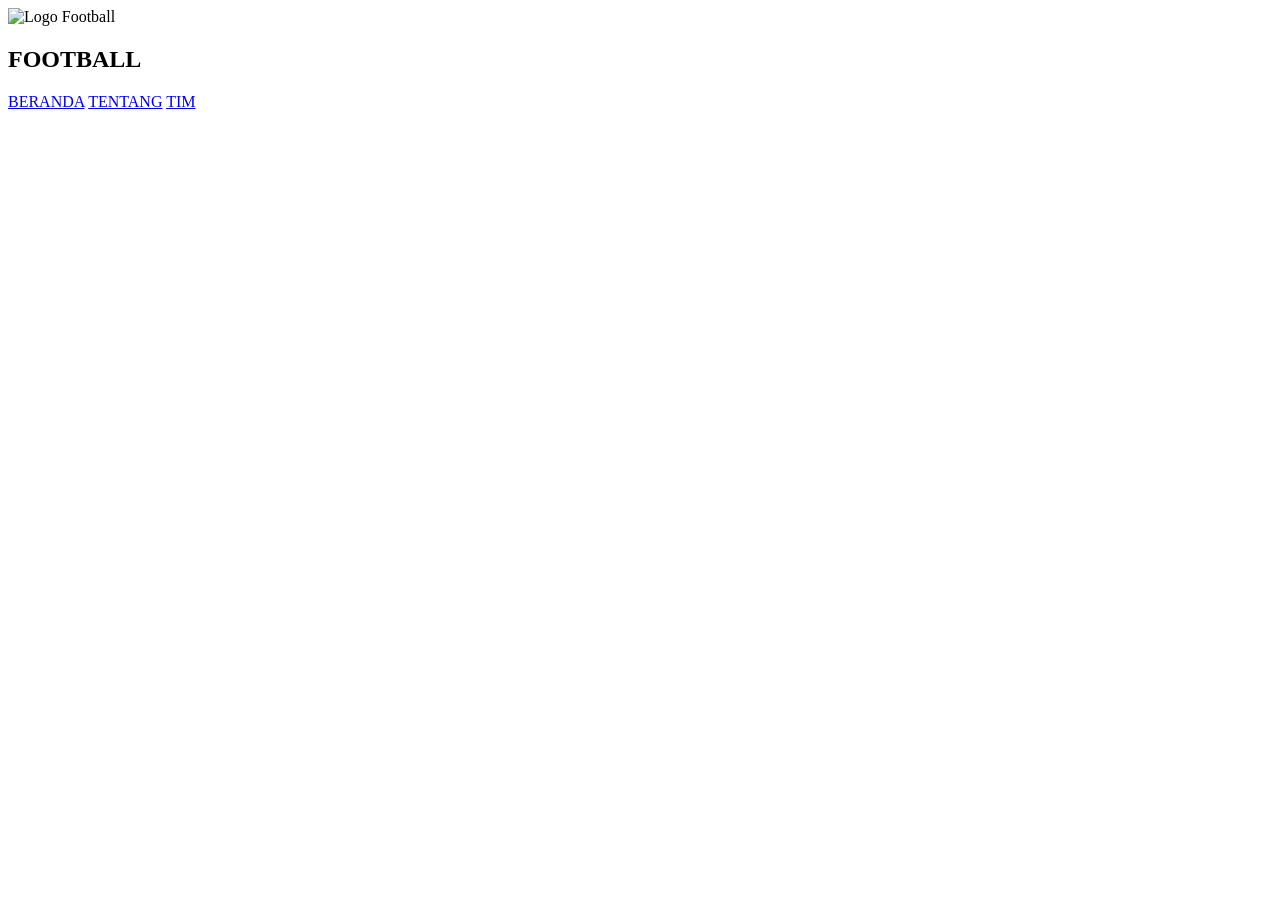
==== beranda.html @ 7d8a6758 "revisi awalan" ====
<!DOCTYPE html>
<html lang="en">
<head>
    <meta charset="UTF-8">
    <meta name="viewport" content="width=device-width, initial-scale=1.0">
    <title>Document</title>
</head>
<body>
    <header>
        <div class="logo">
            <img src="logo.png" alt="Logo Football">
            <h2>FOOTBALL</h2>
        </div>

        <nav>
            <a href="Beranda.html">BERANDA</a>
            <a href="Tentang.html">TENTANG</a>
            <a href="TIM.html">TIM</a>
        </nav>
    </header>
</body>
</html>
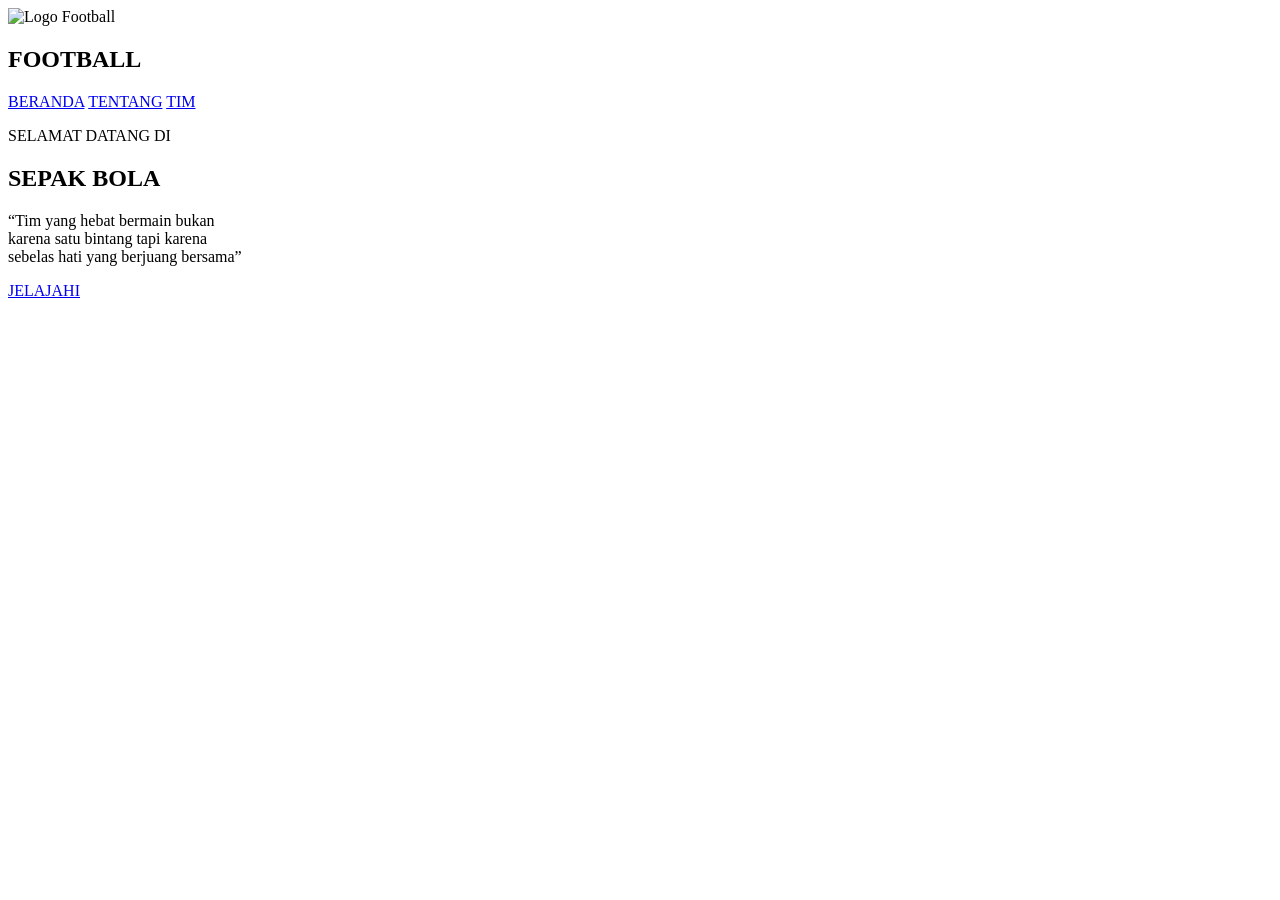
==== commit e9dac3e3: "section untuk class "hero"" ====
--- a/beranda.html
+++ b/beranda.html
@@ -18,5 +18,27 @@
             <a href="TIM.html">TIM</a>
         </nav>
     </header>
+        <section class="hero">
+
+        <div class="overlay"></div>
+
+        <div class="hero-content">
+            <p class="welcome">SELAMAT DATANG DI</p>
+
+            <h1>
+                SEPAK <span>BOLA</span>
+            </h1>
+
+            <p class="quote">
+                “Tim yang hebat bermain bukan<br>
+                karena satu bintang tapi karena<br>
+                sebelas hati yang berjuang bersama”
+            </p>
+
+            <a href="Jelajah.html" class="btn">JELAJAHI</a>
+        </div>
+
+    </section>
+
 </body>
 </html>
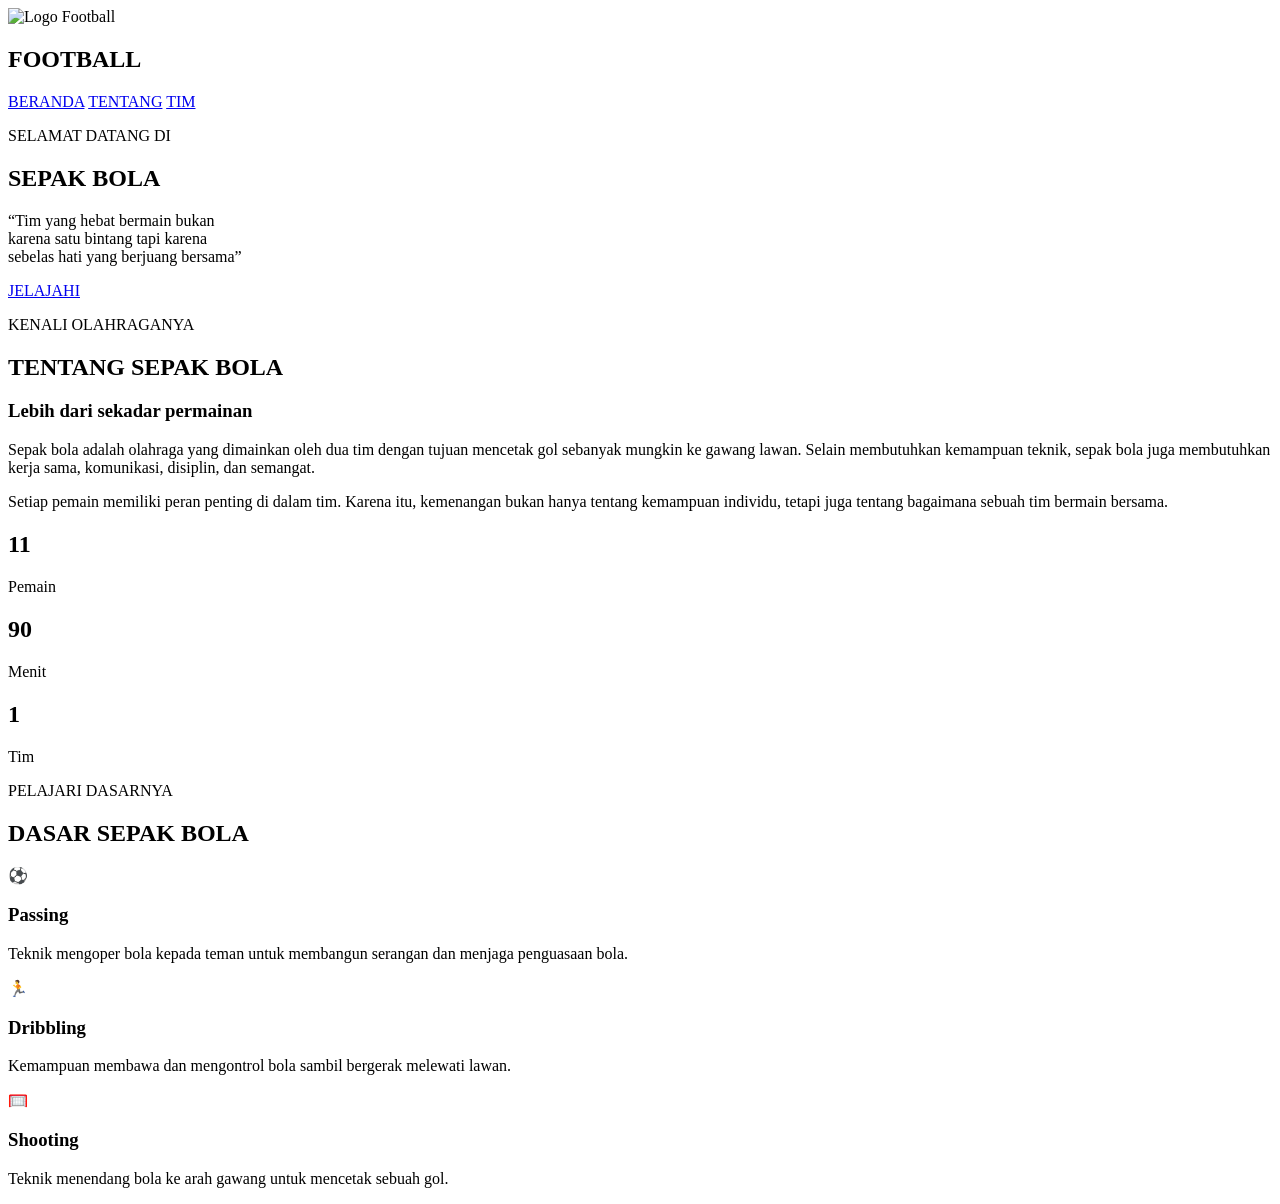
==== commit 39bfc27d: "section class tentang-content dan class dasar" ====
--- a/beranda.html
+++ b/beranda.html
@@ -40,5 +40,93 @@
 
     </section>
 
+    <section class="tentang" id="tentang">
+
+        <div class="judul">
+            <p>KENALI OLAHRAGANYA</p>
+            <h2>TENTANG <span>SEPAK BOLA</span></h2>
+        </div>
+
+        <div class="tentang-content">
+
+            <div class="tentang-text">
+                <h3>Lebih dari sekadar permainan</h3>
+
+                <p>
+                    Sepak bola adalah olahraga yang dimainkan oleh dua tim
+                    dengan tujuan mencetak gol sebanyak mungkin ke gawang lawan.
+                    Selain membutuhkan kemampuan teknik, sepak bola juga
+                    membutuhkan kerja sama, komunikasi, disiplin, dan semangat.
+                </p>
+
+                <p>
+                    Setiap pemain memiliki peran penting di dalam tim.
+                    Karena itu, kemenangan bukan hanya tentang kemampuan
+                    individu, tetapi juga tentang bagaimana sebuah tim
+                    bermain bersama.
+                </p>
+            </div>
+
+            <div class="kotak">
+                <div>
+                    <h2>11</h2>
+                    <p>Pemain</p>
+                </div>
+
+                <div>
+                    <h2>90</h2>
+                    <p>Menit</p>
+                </div>
+
+                <div>
+                    <h2>1</h2>
+                    <p>Tim</p>
+                </div>
+            </div>
+
+        </div>
+
+    </section>
+
+    <section class="dasar">
+
+        <div class="judul">
+            <p>PELAJARI DASARNYA</p>
+            <h2>DASAR <span>SEPAK BOLA</span></h2>
+        </div>
+
+        <div class="card-container">
+
+            <div class="card">
+                <div class="icon">⚽</div>
+                <h3>Passing</h3>
+                <p>
+                    Teknik mengoper bola kepada teman untuk membangun
+                    serangan dan menjaga penguasaan bola.
+                </p>
+            </div>
+
+            <div class="card">
+                <div class="icon">🏃</div>
+                <h3>Dribbling</h3>
+                <p>
+                    Kemampuan membawa dan mengontrol bola sambil bergerak
+                    melewati lawan.
+                </p>
+            </div>
+
+            <div class="card">
+                <div class="icon">🥅</div>
+                <h3>Shooting</h3>
+                <p>
+                    Teknik menendang bola ke arah gawang untuk mencetak
+                    sebuah gol.
+                </p>
+            </div>
+
+        </div>
+
+    </section>
+
 </body>
 </html>
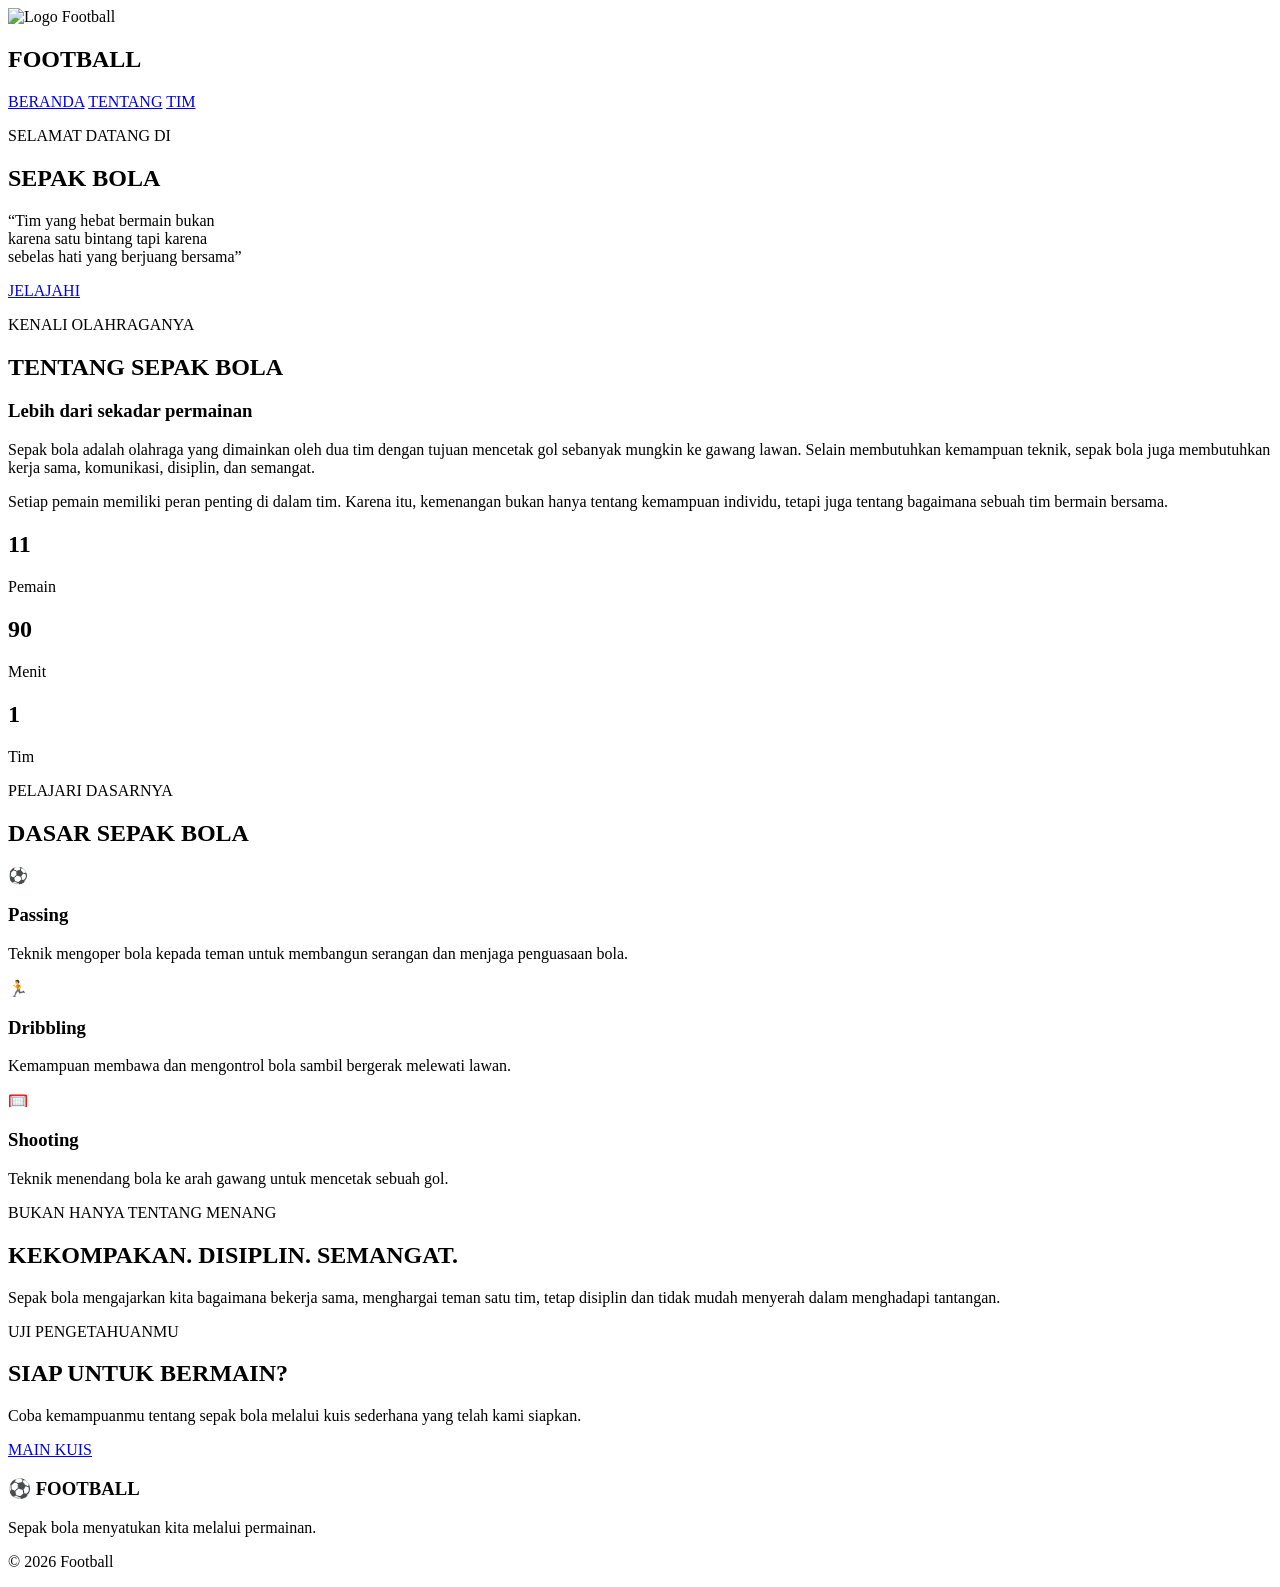
==== commit 8f02a903: "kerangka html beranda" ====
--- a/beranda.html
+++ b/beranda.html
@@ -128,5 +128,48 @@
 
     </section>
 
+    <section class="nilai">
+
+        <div class="nilai-text">
+            <p>BUKAN HANYA TENTANG MENANG</p>
+
+            <h2>
+                KEKOMPAKAN.
+                <span>DISIPLIN.</span>
+                SEMANGAT.
+            </h2>
+
+            <p>
+                Sepak bola mengajarkan kita bagaimana bekerja sama,
+                menghargai teman satu tim, tetap disiplin dan tidak mudah
+                menyerah dalam menghadapi tantangan.
+            </p>
+        </div>
+
+    </section>
+
+    <section class="game-section">
+
+        <div>
+            <p>UJI PENGETAHUANMU</p>
+
+            <h2>SIAP UNTUK <span>BERMAIN?</span></h2>
+
+            <p>
+                Coba kemampuanmu tentang sepak bola melalui kuis
+                sederhana yang telah kami siapkan.
+            </p>
+
+            <a href="Game.html" class="btn hijau">MAIN KUIS</a>
+        </div>
+
+    </section>
+
+    <footer>
+        <h3>⚽ FOOTBALL</h3>
+        <p>Sepak bola menyatukan kita melalui permainan.</p>
+        <p>© 2026 Football</p>
+    </footer>
+
 </body>
 </html>
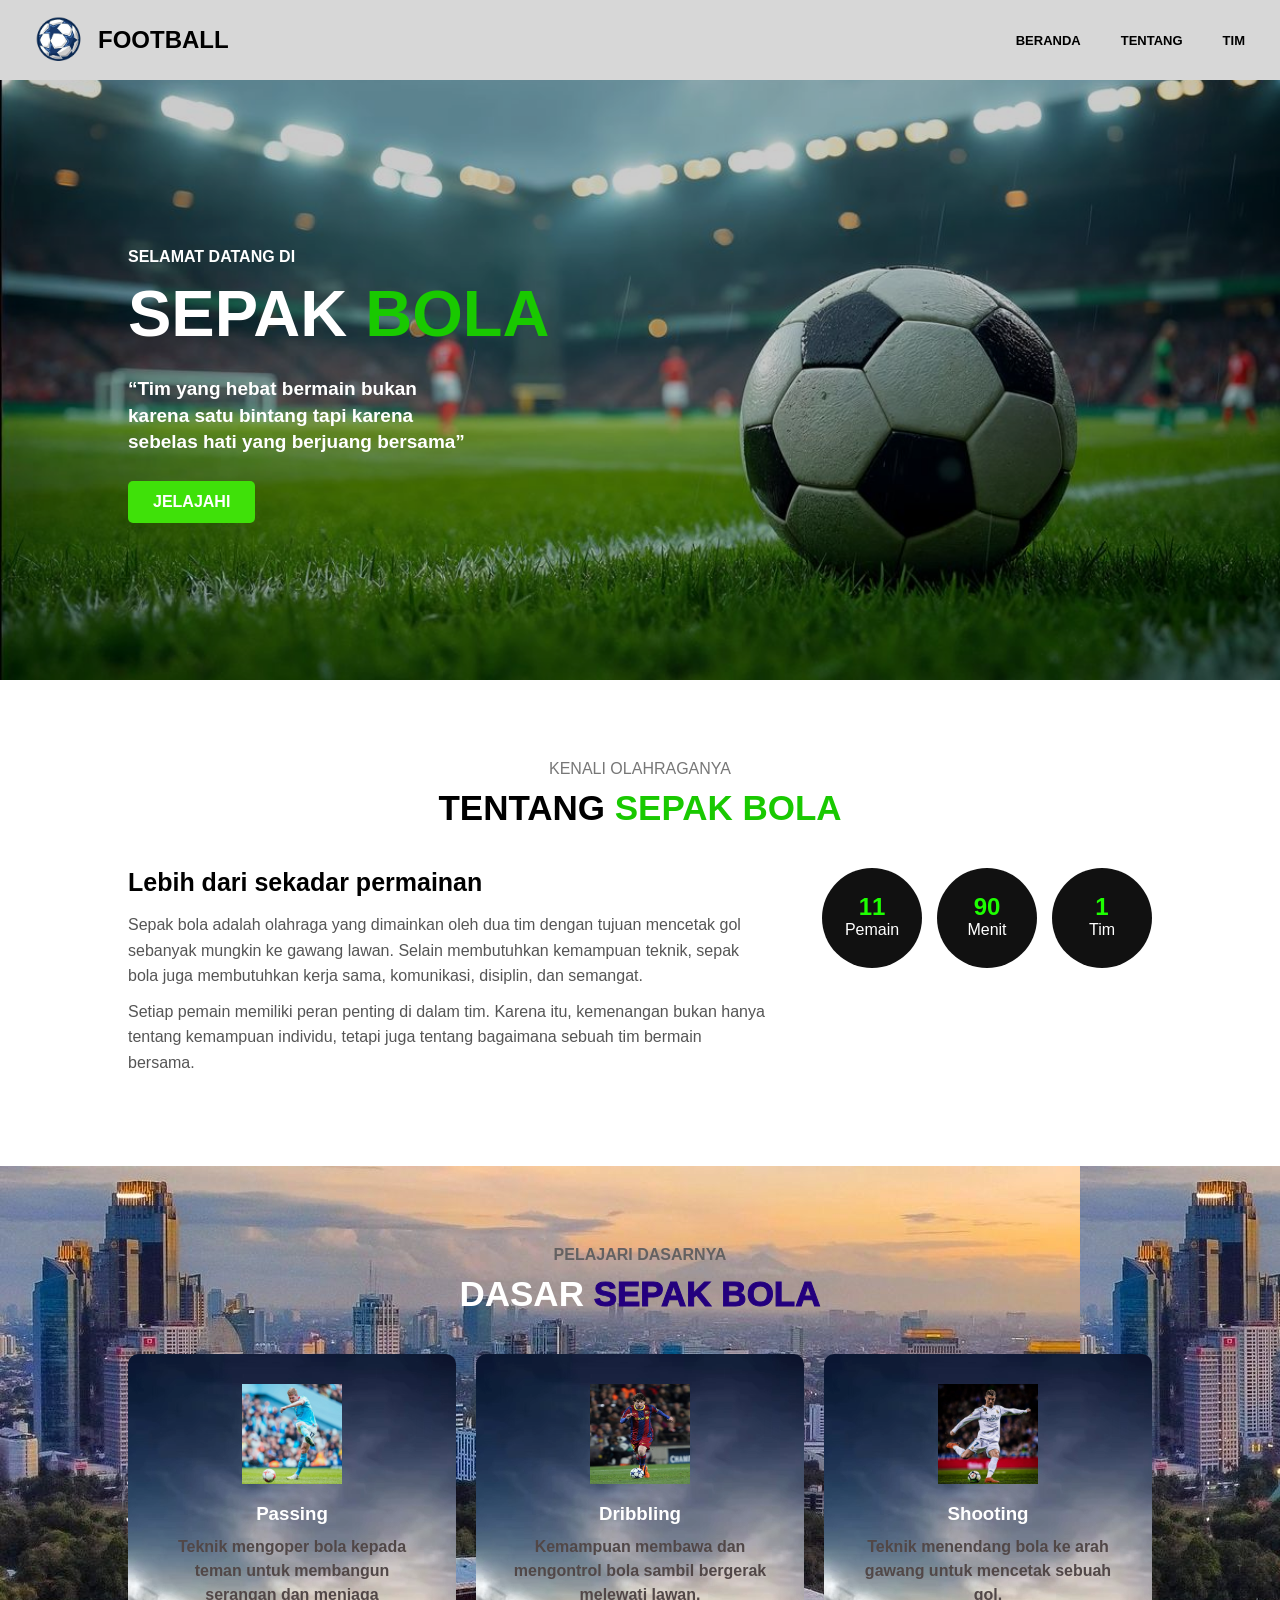
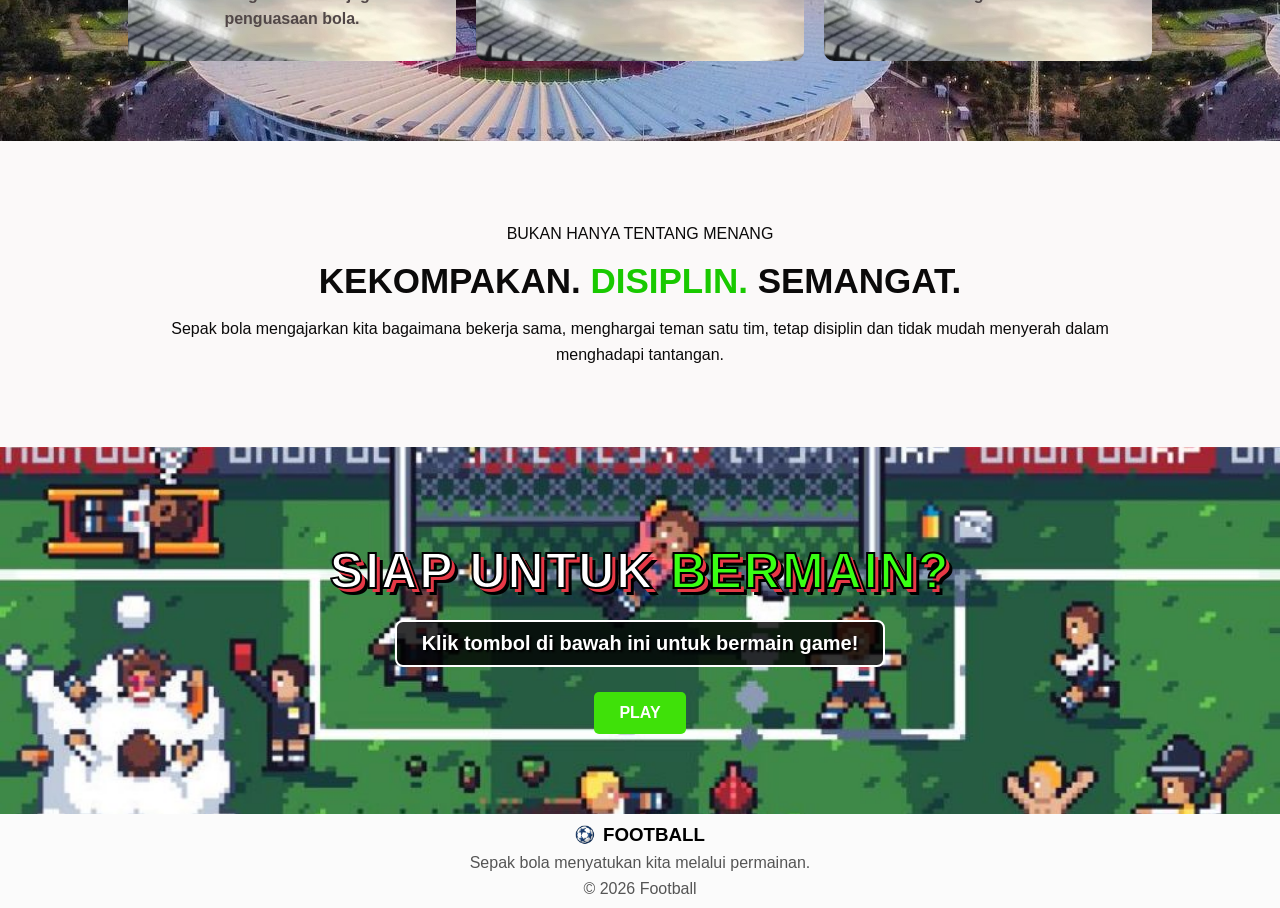
==== commit eb92c9e1: "menambahkan image dan pernbaikan css" ====
--- a/beranda.html
+++ b/beranda.html
@@ -4,6 +4,7 @@
     <meta charset="UTF-8">
     <meta name="viewport" content="width=device-width, initial-scale=1.0">
     <title>Document</title>
+    <link rel="stylesheet" href="style.css">
 </head>
 <body>
     <header>
@@ -98,7 +99,7 @@
         <div class="card-container">
 
             <div class="card">
-                <div class="icon">⚽</div>
+                <div class="icon"><img src="passing.jpg" alt="Passing" width="100" height="100"></div>
                 <h3>Passing</h3>
                 <p>
                     Teknik mengoper bola kepada teman untuk membangun
@@ -107,7 +108,7 @@
             </div>
 
             <div class="card">
-                <div class="icon">🏃</div>
+                <div class="icon"><img src="dribling.jpg" alt="Dribbling" width="100" height="100"></div>
                 <h3>Dribbling</h3>
                 <p>
                     Kemampuan membawa dan mengontrol bola sambil bergerak
@@ -116,7 +117,7 @@
             </div>
 
             <div class="card">
-                <div class="icon">🥅</div>
+                <div class="icon"><img src="shoting.jpg" alt="Shooting" width="100" height="100"></div>
                 <h3>Shooting</h3>
                 <p>
                     Teknik menendang bola ke arah gawang untuk mencetak
@@ -151,22 +152,20 @@
     <section class="game-section">
 
         <div>
-            <p>UJI PENGETAHUANMU</p>
-
             <h2>SIAP UNTUK <span>BERMAIN?</span></h2>
 
             <p>
-                Coba kemampuanmu tentang sepak bola melalui kuis
-                sederhana yang telah kami siapkan.
+                Klik tombol di bawah ini untuk bermain game!
             </p>
 
-            <a href="Game.html" class="btn hijau">MAIN KUIS</a>
+            <a href="Game.html" class="btn hijau">
+                PLAY</a>
         </div>
 
     </section>
 
     <footer>
-        <h3>⚽ FOOTBALL</h3>
+        <h3><img src="logo.png" alt="Football" width="20" height="20"> FOOTBALL</h3>
         <p>Sepak bola menyatukan kita melalui permainan.</p>
         <p>© 2026 Football</p>
     </footer>
--- a/style.css
+++ b/style.css
@@ -0,0 +1,342 @@
+* {
+    margin: 0;
+    padding: 0;
+    box-sizing: border-box;
+}
+
+body {
+    font-family: Arial, sans-serif;
+}
+
+header {
+    height: 80px;
+    background: #d7d7d7;
+    display: flex;
+    justify-content: space-between;
+    align-items: center;
+    padding: 0 35px;
+}
+
+.logo {
+    display: flex;
+    align-items: center;
+    gap: 15px;
+}
+
+.logo img {
+    width: 48px;
+}
+
+.logo h2 {
+    font-size: 24px;
+}
+
+nav {
+    display: flex;
+    gap: 40px;
+}
+
+nav a {
+    text-decoration: none;
+    font-weight: bold;
+    color: black;
+    font-size: 13px;
+
+}
+
+nav a:hover {
+    color: rgb(5, 240, 5);
+}
+
+.hero {
+    height: 600px;
+    background-image: url("BG.jpg");
+    background-size: cover;
+    background-position: center;
+    position: relative;
+}
+
+.overlay {
+    position: absolute;
+    width: 100%;
+    height: 100%;
+    background: rgba(0, 0, 0, 0.2);
+}
+
+.hero-content {
+    position: absolute;
+    top: 28%;
+    left: 10%;
+    color: white;
+}
+
+.welcome {
+    font-weight: bold;
+}
+
+.hero h1 {
+    font-size: 65px;
+    margin: 10px 0 25px;
+}
+
+.hero h1 span {
+    color: #19c900;
+}
+
+.quote {
+    font-size: 19px;
+    font-weight: bold;
+    line-height: 1.4;
+}
+
+.btn {
+    display: inline-block;
+    margin-top: 25px;
+    padding: 12px 25px;
+    background: rgb(63, 225, 9);
+    color: white;
+    text-decoration: none;
+    font-weight: bold;
+    border-radius: 5px;
+}
+
+.btn:hover {
+    transform: translateY(-5px);
+    box-shadow: 0 8px 15px rgba(0, 0, 0, 0.3);
+    transition: 0.3s;
+}
+
+.judul {
+    text-align: center;
+    margin-bottom: 40px;
+}
+
+.judul p {
+    color: #777;
+}
+
+.judul h2 {
+    font-size: 35px;
+    margin-top: 10px;
+}
+
+.judul span {
+    color: #19c900;
+}
+
+/*Slide 2*/
+
+.tentang {
+    padding: 80px 10%;
+    background: #ffffff;
+}
+
+.tentang-content {
+    display: flex;
+    gap: 50px;
+}
+
+.tentang-text {
+    flex: 1;
+}
+
+.tentang-text h3 {
+    font-size: 25px;
+    margin-bottom: 15px;
+}
+
+.tentang-text p {
+    font-weight: 500;
+    color: #555;
+    line-height: 1.6;
+    margin-bottom: 10px;
+}
+
+
+.kotak {
+    display: flex;
+    gap: 15px;
+}
+
+.kotak div {
+    width: 100px;
+    height: 100px;
+    background: #111;
+    color: white;
+    text-align: center;
+    padding-top: 25px;
+    border-radius: 50%;
+}
+
+.kotak h2 {
+    color: #1eff01;
+}
+
+/*Slide 3*/
+.dasar {
+    padding: 80px 10%;
+    background-image: url("hitam.jpg");
+    color:#ffffff;
+}
+.dasar span {
+    color:rgb(36, 0, 126);
+    -webkit-text-stroke: 1px rgb(36, 0, 126);
+}
+
+.dasar p {
+    color:#646161;
+    font-weight: bold;
+}
+
+.judul-dasar {
+    text-align: center;
+    margin-bottom: 40px;
+    color: rgb(174, 174, 174);
+}
+
+.card-container {
+    display: flex;
+    gap: 20px;
+}
+
+.card {
+    background-image: url("belakang.png");
+    flex: 1;
+    padding: 30px;
+    text-align: center;
+    border-radius: 10px;
+}
+
+.card:hover {
+    transform: translateY(-5px);
+    box-shadow: 0 8px 15px rgba(0, 0, 0, 0.3);
+    transition: 0.3s;
+}
+
+.card .icon {
+    font-size: 40px;
+    margin-bottom: 10px;
+}
+
+.card h3 {
+    margin-bottom: 10px;
+}
+
+.card p {
+    color: #514747;
+    line-height: 1.5;
+}
+
+/*Slide 4*/
+.nilai {
+    padding: 80px 10%;
+    background-color:#fbf9f9;
+    color: rgb(11, 10, 10);
+    text-align: center;
+}
+
+.nilai h2 {
+    font-size: 35px;
+    margin: 15px 0;
+}
+
+.nilai h2 span {
+    color: #19c900;
+}
+
+.nilai p {
+    line-height: 1.6;
+}
+
+/*Slide 5*/
+.game-section {
+    padding: 80px 10%;
+    background-image: url("bg.game.jpg");
+    background-size: cover;
+    background-position: center;
+    background-repeat: no-repeat;
+
+    text-align: center;
+}
+
+.game-section h2,
+.game-section p,
+.game-section button {
+    display: block;
+    margin-left: auto;
+    margin-right: auto;
+}
+
+.game-section h2 {
+    font-size: 50px;
+    margin-top: 15px;
+    margin-bottom: 20px;
+    color: white;
+    -webkit-text-stroke: 2px black;
+    font-weight: 900;
+    letter-spacing: 2px;
+    text-shadow:
+        4px 4px 0 #e63946,
+        7px 7px 0 black;
+}
+
+.game-section h2 span {
+    color: #39ff14;
+}
+
+.game-section p {
+    width: fit-content;
+    color: white;
+    background: rgba(0, 0, 0, 0.8);
+    padding: 10px 25px;
+    border: 2px solid white;
+    border-radius: 8px;
+    font-size: 20px;
+    font-weight: bold;
+    text-shadow: 2px 2px 2px black;
+}
+
+.game-section button {
+    margin-top: 30px;
+    padding: 15px 55px;
+    font-size: 25px;
+    font-weight: bold;
+    border-radius: 12px;
+    border: none;
+    background: #19c900;
+    color: white;
+    cursor: pointer;
+
+    box-shadow:
+        0 7px 0 #08752c,
+        0 10px 15px rgba(0, 0, 0, 0.5);
+
+    transition: 0.3s;
+}
+
+.game-section button:hover {
+    transform: translateY(-6px);
+    background: #4cff65;
+
+    box-shadow:
+        0 13px 0 #08752c,
+        0 16px 20px rgba(0, 0, 0, 0.5);
+}
+
+footer {
+    background: #fbfbfb;
+    text-align: center;
+    padding: 10px;
+}
+
+footer h3 {
+    display: flex;
+    align-items: center;
+    justify-content: center;
+    gap: 8px;
+}
+
+footer p {
+    color: #555;
+    margin-top: 8px;
+}
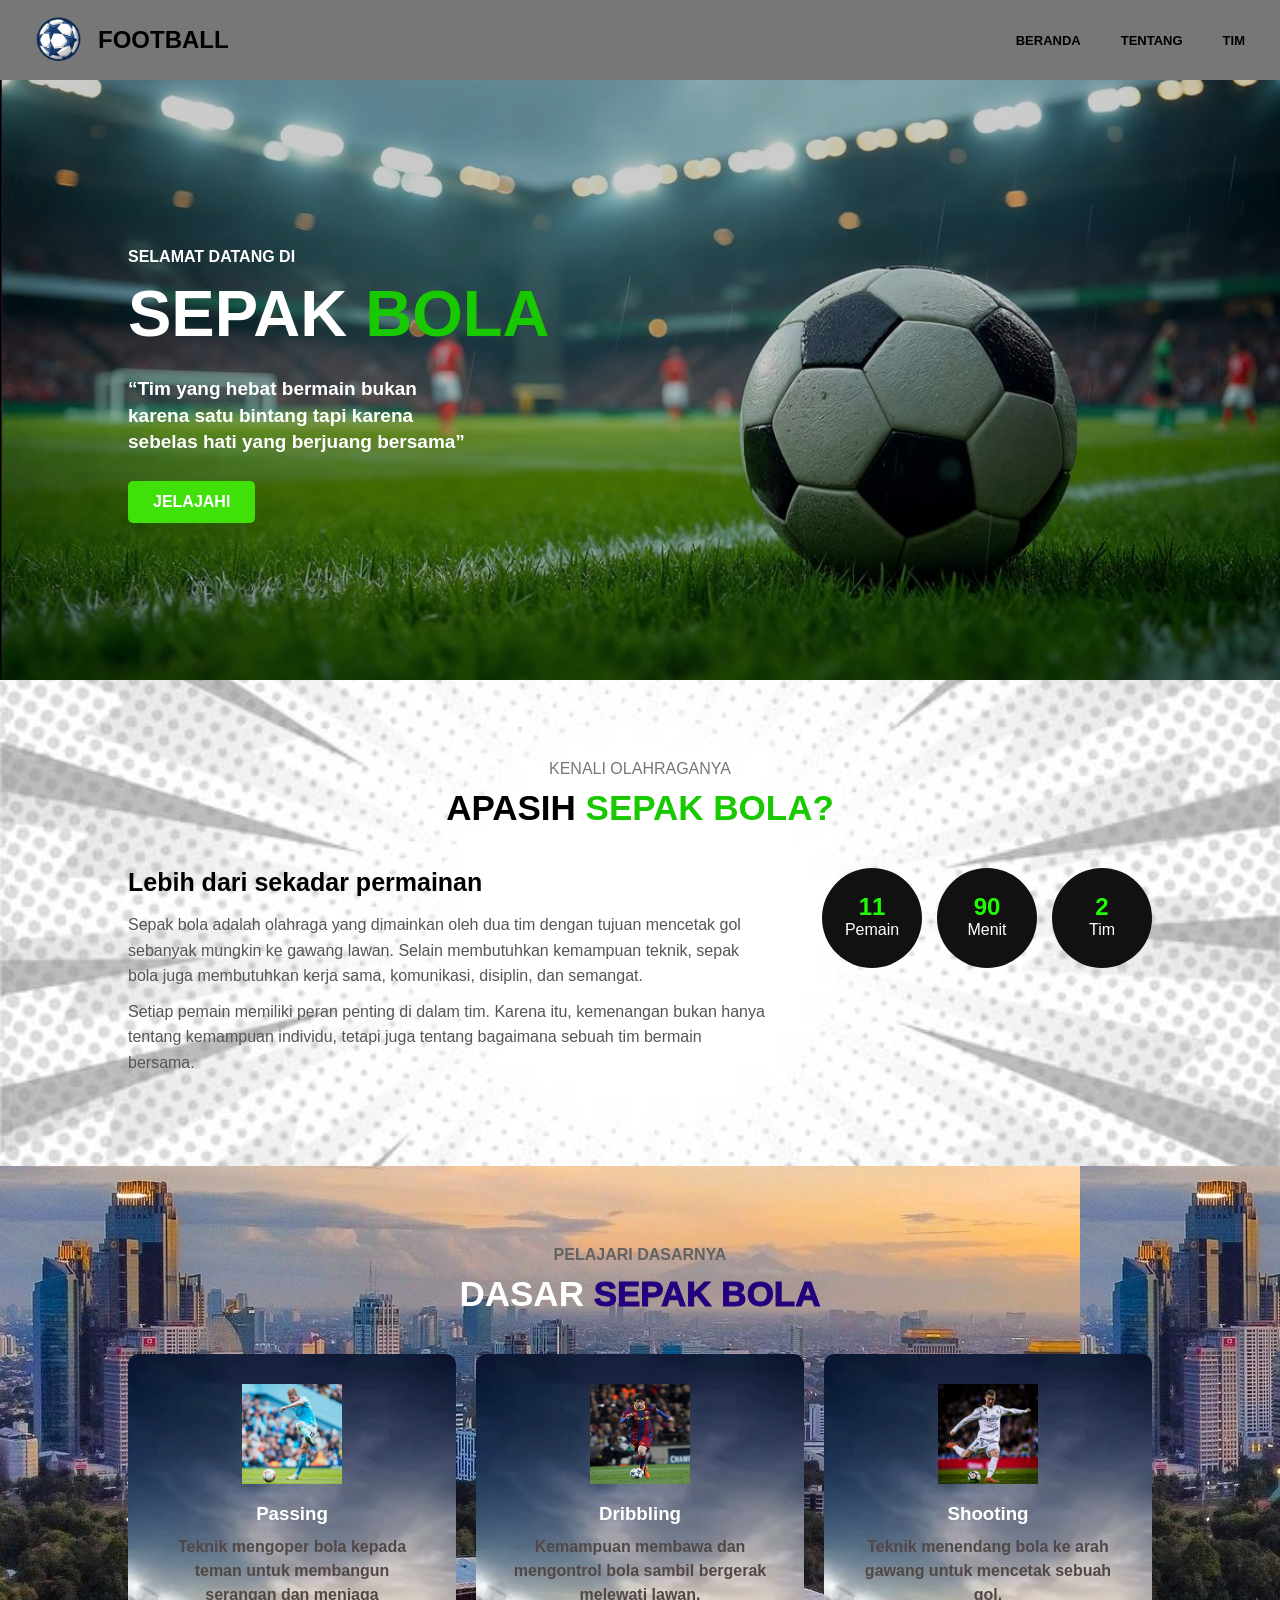
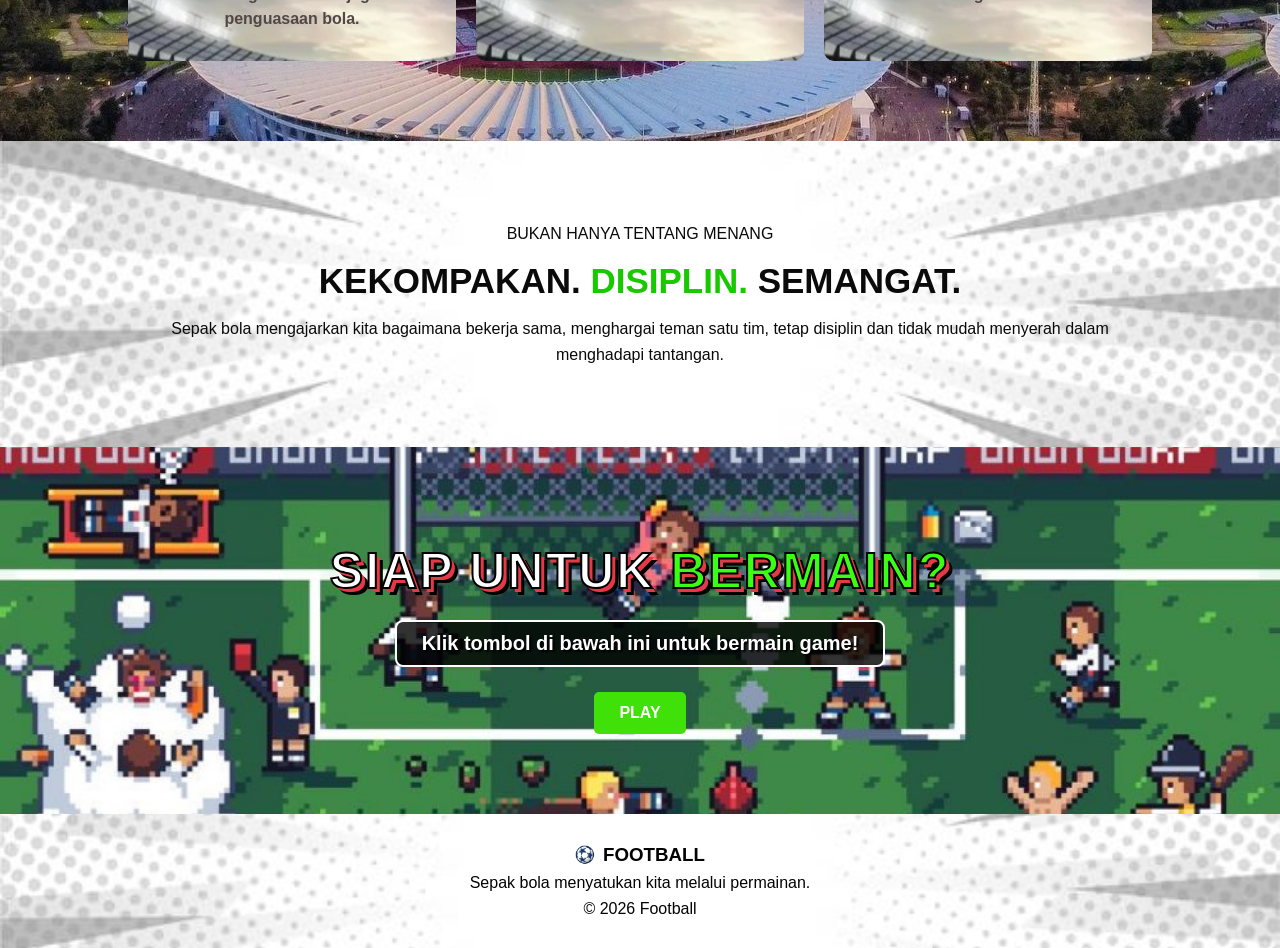
==== commit ac9040b5: "finish beranda" ====
--- a/beranda.html
+++ b/beranda.html
@@ -45,7 +45,7 @@
 
         <div class="judul">
             <p>KENALI OLAHRAGANYA</p>
-            <h2>TENTANG <span>SEPAK BOLA</span></h2>
+            <h2>APASIH <span>SEPAK BOLA?</span></h2>
         </div>
 
         <div class="tentang-content">
@@ -80,7 +80,7 @@
                 </div>
 
                 <div>
-                    <h2>1</h2>
+                    <h2>2</h2>
                     <p>Tim</p>
                 </div>
             </div>
--- a/style.css
+++ b/style.css
@@ -10,7 +10,7 @@
 
 header {
     height: 80px;
-    background: #d7d7d7;
+    background-color:#777;
     display: flex;
     justify-content: space-between;
     align-items: center;
@@ -129,6 +129,10 @@
 .tentang {
     padding: 80px 10%;
     background: #ffffff;
+    background-image: url("putih.jpg");
+    background-size: cover;
+    background-position: center;
+    background-repeat: no-repeat;
 }
 
 .tentang-content {
@@ -233,6 +237,11 @@
     background-color:#fbf9f9;
     color: rgb(11, 10, 10);
     text-align: center;
+    background-image: url("putih.jpg");
+    background-size: cover;
+    background-position: center;
+    background-repeat: no-repeat;
+
 }
 
 .nilai h2 {
@@ -323,10 +332,15 @@
         0 16px 20px rgba(0, 0, 0, 0.5);
 }
 
+/*Slide 6*/
 footer {
-    background: #fbfbfb;
-    text-align: center;
-    padding: 10px;
+    background-image: url("putih.jpg");
+    background-size: cover;
+    background-position: center;
+    background-repeat: no-repeat;
+    text-align: center;
+    padding: 30px 10px;
+    color: rgb(3, 3, 3);
 }
 
 footer h3 {
@@ -337,6 +351,6 @@
 }
 
 footer p {
-    color: #555;
+    color: rgb(3, 3, 3);
     margin-top: 8px;
 }
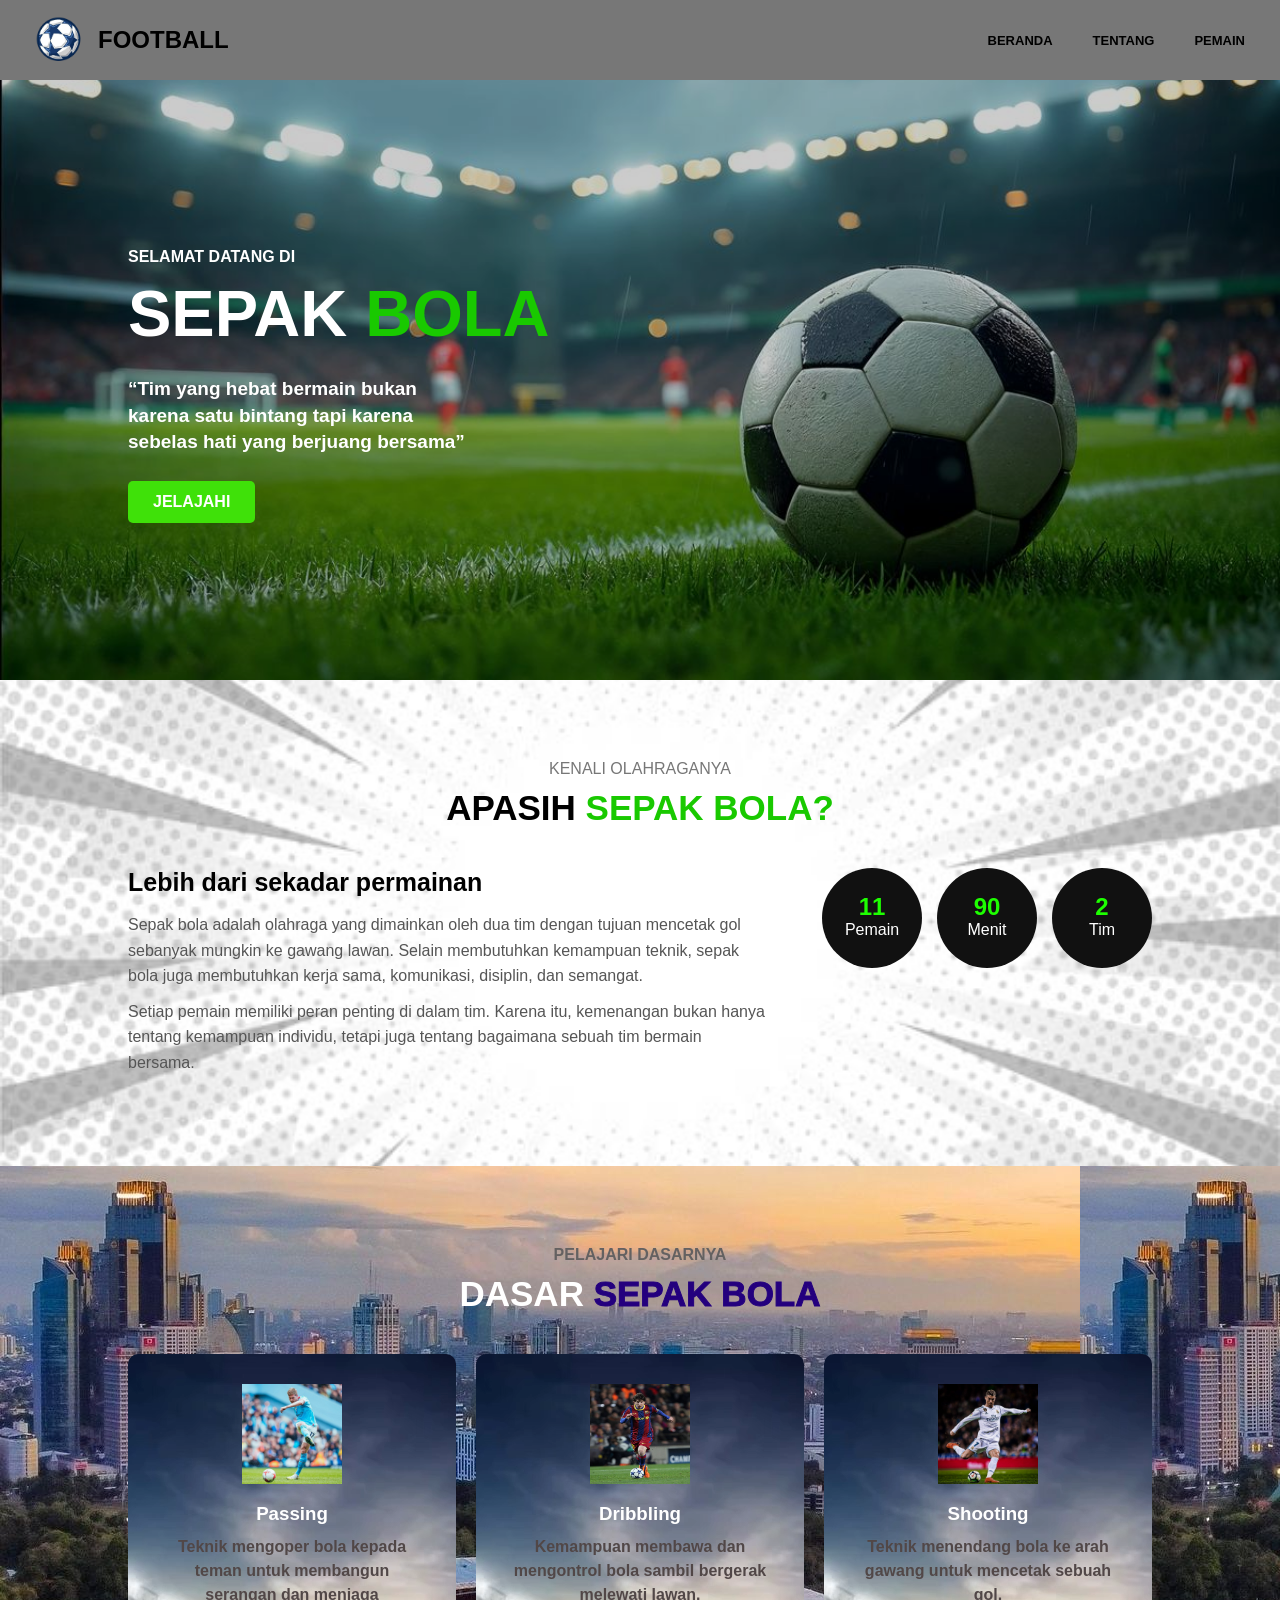
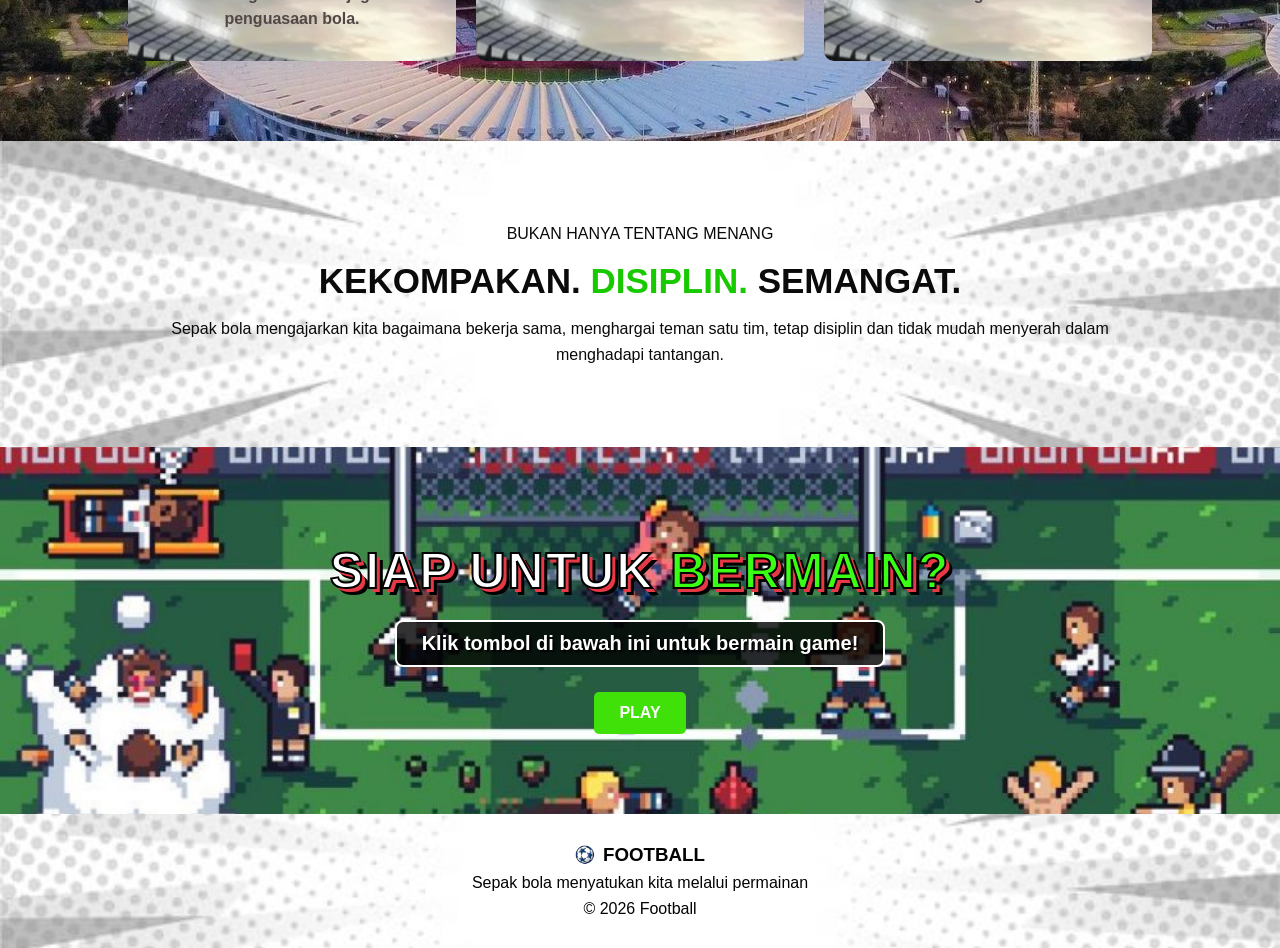
==== commit ffadcec0: "membuat html tentang dan vidio serta revisi css" ====
--- a/beranda.html
+++ b/beranda.html
@@ -14,9 +14,9 @@
         </div>
 
         <nav>
-            <a href="Beranda.html">BERANDA</a>
+            <a href="Beranda.html" >BERANDA</a>
             <a href="Tentang.html">TENTANG</a>
-            <a href="TIM.html">TIM</a>
+            <a href="Pemain.html">PEMAIN</a>
         </nav>
     </header>
         <section class="hero">
@@ -36,7 +36,7 @@
                 sebelas hati yang berjuang bersama”
             </p>
 
-            <a href="Jelajah.html" class="btn">JELAJAHI</a>
+            <a href="beranda.html" class="btn">JELAJAHI</a>
         </div>
 
     </section>
@@ -166,7 +166,7 @@
 
     <footer>
         <h3><img src="logo.png" alt="Football" width="20" height="20"> FOOTBALL</h3>
-        <p>Sepak bola menyatukan kita melalui permainan.</p>
+        <p>Sepak bola menyatukan kita melalui permainan</p>
         <p>© 2026 Football</p>
     </footer>
 
--- a/style.css
+++ b/style.css
@@ -10,7 +10,7 @@
 
 header {
     height: 80px;
-    background-color:#777;
+    background-color: #777;
     display: flex;
     justify-content: space-between;
     align-items: center;
@@ -41,7 +41,6 @@
     font-weight: bold;
     color: black;
     font-size: 13px;
-
 }
 
 nav a:hover {
@@ -124,7 +123,7 @@
     color: #19c900;
 }
 
-/*Slide 2*/
+/* Slide 2 */
 
 .tentang {
     padding: 80px 10%;
@@ -156,7 +155,6 @@
     margin-bottom: 10px;
 }
 
-
 .kotak {
     display: flex;
     gap: 15px;
@@ -176,19 +174,21 @@
     color: #1eff01;
 }
 
-/*Slide 3*/
+/* Slide 3 */
+
 .dasar {
     padding: 80px 10%;
     background-image: url("hitam.jpg");
-    color:#ffffff;
-}
+    color: #ffffff;
+}
+
 .dasar span {
-    color:rgb(36, 0, 126);
+    color: rgb(36, 0, 126);
     -webkit-text-stroke: 1px rgb(36, 0, 126);
 }
 
 .dasar p {
-    color:#646161;
+    color: #646161;
     font-weight: bold;
 }
 
@@ -231,17 +231,17 @@
     line-height: 1.5;
 }
 
-/*Slide 4*/
+/* Slide 4 */
+
 .nilai {
     padding: 80px 10%;
-    background-color:#fbf9f9;
+    background-color: #fbf9f9;
     color: rgb(11, 10, 10);
     text-align: center;
     background-image: url("putih.jpg");
     background-size: cover;
     background-position: center;
     background-repeat: no-repeat;
-
 }
 
 .nilai h2 {
@@ -257,14 +257,14 @@
     line-height: 1.6;
 }
 
-/*Slide 5*/
+/* Slide 5 */
+
 .game-section {
     padding: 80px 10%;
     background-image: url("bg.game.jpg");
     background-size: cover;
     background-position: center;
     background-repeat: no-repeat;
-
     text-align: center;
 }
 
@@ -284,6 +284,7 @@
     -webkit-text-stroke: 2px black;
     font-weight: 900;
     letter-spacing: 2px;
+
     text-shadow:
         4px 4px 0 #e63946,
         7px 7px 0 black;
@@ -332,7 +333,8 @@
         0 16px 20px rgba(0, 0, 0, 0.5);
 }
 
-/*Slide 6*/
+/* Slide 6 */
+
 footer {
     background-image: url("putih.jpg");
     background-size: cover;
@@ -353,4 +355,188 @@
 footer p {
     color: rgb(3, 3, 3);
     margin-top: 8px;
+}
+
+
+
+@media (max-width: 600px) {
+
+    /* HEADER */
+    header {
+        height: auto;
+        padding: 15px 20px;
+        flex-direction: column;
+        gap: 15px;
+    }
+
+    .logo {
+        gap: 10px;
+    }
+
+    .logo img {
+        width: 42px;
+    }
+
+    .logo h2 {
+        font-size: 22px;
+    }
+
+    nav {
+        gap: 18px;
+        flex-wrap: wrap;
+        justify-content: center;
+    }
+
+    nav a {
+        font-size: 12px;
+    }
+
+    /* HERO */
+    .hero {
+        height: 520px;
+        background-position: center;
+    }
+
+    .hero-content {
+        top: 25%;
+        left: 7%;
+        right: 7%;
+    }
+
+    .welcome {
+        font-size: 14px;
+    }
+
+    .hero h1 {
+        font-size: 42px;
+        margin: 10px 0 20px;
+    }
+
+    .quote {
+        font-size: 16px;
+    }
+
+    .btn {
+        padding: 11px 20px;
+        font-size: 14px;
+    }
+
+    /* JUDUL */
+    .judul {
+        margin-bottom: 30px;
+    }
+
+    .judul h2 {
+        font-size: 28px;
+    }
+
+    .judul p {
+        font-size: 14px;
+    }
+
+    /* TENTANG */
+    .tentang {
+        padding: 55px 7%;
+    }
+
+    .tentang-content {
+        flex-direction: column;
+        gap: 30px;
+    }
+
+    .tentang-text h3 {
+        font-size: 23px;
+    }
+
+    .tentang-text p {
+        font-size: 14px;
+    }
+
+    .kotak {
+        justify-content: center;
+        gap: 10px;
+    }
+
+    .kotak div {
+        width: 85px;
+        height: 85px;
+        padding-top: 20px;
+    }
+
+    .kotak h2 {
+        font-size: 20px;
+    }
+
+    /* DASAR */
+    .dasar {
+        padding: 55px 7%;
+    }
+
+    .judul-dasar {
+        margin-bottom: 30px;
+    }
+
+    .card-container {
+        flex-direction: column;
+        gap: 15px;
+    }
+
+    .card {
+        padding: 25px 20px;
+    }
+
+    .card .icon {
+        font-size: 35px;
+    }
+
+    /* NILAI */
+
+    .nilai {
+        padding: 55px 7%;
+    }
+
+    .nilai h2 {
+        font-size: 28px;
+    }
+
+    .nilai p {
+        font-size: 14px;
+    }
+
+    /* GAME */
+    .game-section {
+        padding: 60px 7%;
+    }
+
+    .game-section h2 {
+        font-size: 35px;
+        -webkit-text-stroke: 1px black;
+
+        text-shadow:
+            3px 3px 0 #e63946,
+            5px 5px 0 black;
+    }
+
+    .game-section p {
+        width: 100%;
+        font-size: 15px;
+        padding: 10px 15px;
+    }
+
+    .game-section button {
+        width: 90%;
+        padding: 13px 20px;
+        font-size: 20px;
+    }
+
+    /* FOOTER */
+    footer {
+        padding: 25px 15px;
+    }
+    footer h3 {
+        font-size: 18px;
+    }
+    footer p {
+        font-size: 12px;
+    }
 }
